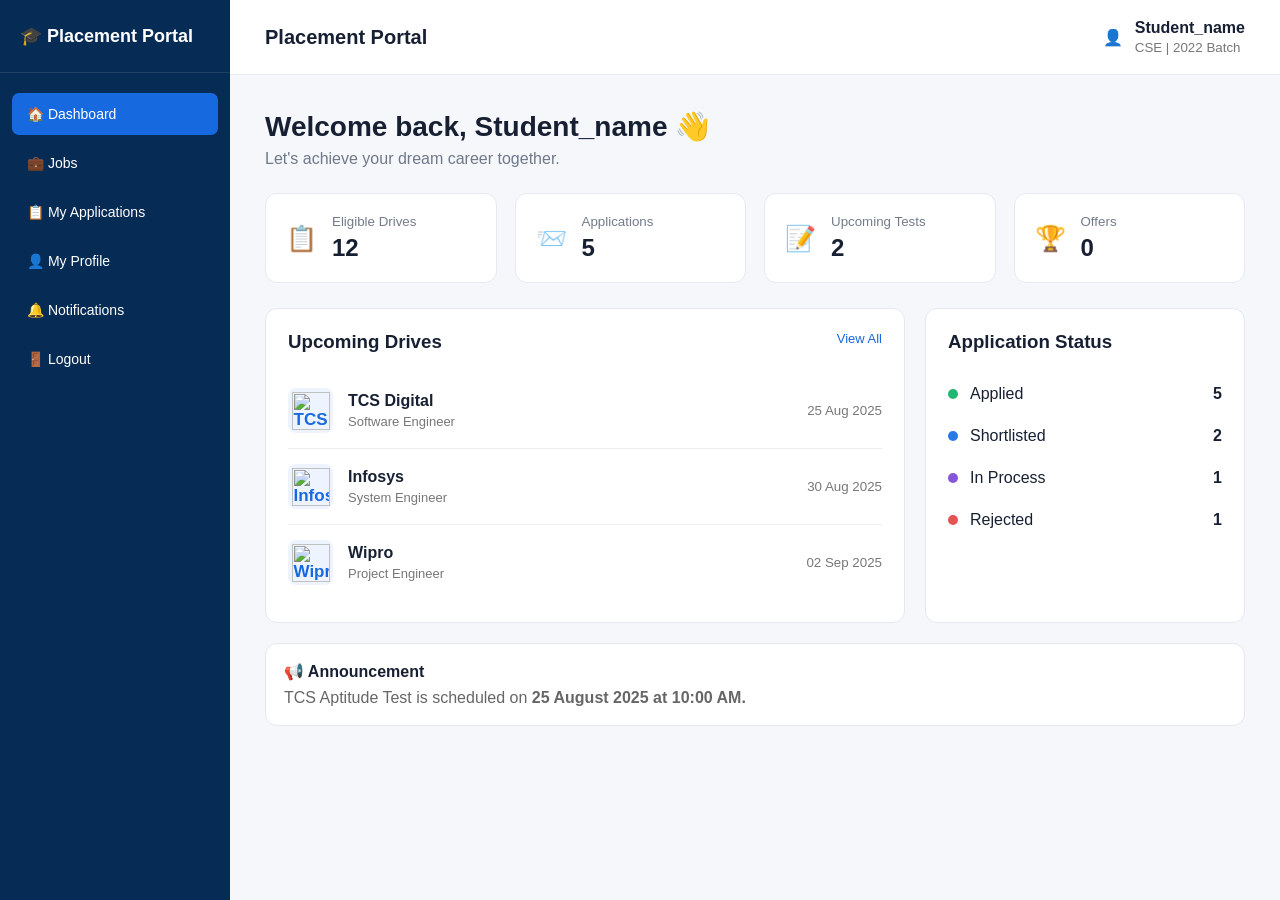
==== index.html @ 614e02ac "Add files via upload" ====
<html>
<head>
    <meta charset="UTF-8">
    <meta name="viewport" content="width=device-width, initial-scale=1.0">
    <title>Placement Portal - Dashboard</title>
    <link rel="stylesheet" href="style.css">
</head>
<body>
<div class="app">
    <!-- Sidebar -->
    <aside class="sidebar">
        <div class="logo">
            🎓 Placement Portal
        </div>
        <nav>
            <a href="index.html" class="active">🏠 Dashboard</a>
            <a href="jobs.html">💼 Jobs</a>
            <a href="applications.html">📋 My Applications</a>
            <a href="profile.html">👤 My Profile</a>
            <a href="#">🔔 Notifications</a>
            <a href="#">🚪 Logout</a>
        </nav>
    </aside>
    <!-- Main Content -->
    <main class="main">
        <!-- Header -->
        <header class="topbar">
            <div>
                <h2>Placement Portal</h2>
            </div>
            <div class="user">
                <span>👤</span>
                <div>
                    <strong>Student_name</strong>
                    <small>CSE | 2022 Batch</small>
                </div>
            </div>
        </header>
        <!-- Dashboard -->
        <section class="content">
            <div class="welcome">
                <h1>Welcome back, Student_name 👋</h1>
                <p>Let's achieve your dream career together.</p>
            </div>
            <!-- Statistics -->
            <div class="stats">
                <div class="stat-card">
                    <span>📋</span>
                    <div>
                        <small>Eligible Drives</small>
                        <h2>12</h2>
                    </div>
                </div>
                <div class="stat-card">
                    <span>📨</span>
                    <div>
                        <small>Applications</small>
                        <h2>5</h2>
                    </div>
                </div>
                <div class="stat-card">
                    <span>📝</span>
                    <div>
                        <small>Upcoming Tests</small>
                        <h2>2</h2>
                    </div>
                </div>
                <div class="stat-card">
                    <span>🏆</span>
                    <div>
                        <small>Offers</small>
                        <h2>0</h2>
                    </div>
                </div>
            </div>
            <!-- Two column section -->
            <div class="dashboard-grid">
                <!-- Upcoming Drives -->
                <div class="card">
                    <div class="card-header">
                        <h3>Upcoming Drives</h3>
                        <a href="jobs.html">View All</a>
                    </div>
                    <div class="drive">
                        <div class="company-logo"><img src="logo/tcs" alt="TCS"></div>
                        <div>
                            <strong>TCS Digital</strong>
                            <p>Software Engineer</p>
                        </div>
                        <small>25 Aug 2025</small>
                    </div>
                    <div class="drive">
                        <div class="company-logo"><img src="logo/infosys" alt="Infosys"></div>
                        <div>
                            <strong>Infosys</strong>
                            <p>System Engineer</p>
                        </div>
                        <small>30 Aug 2025</small>
                    </div>
                    <div class="drive">
                        <div class="company-logo"><img src="logo/wipro" alt="Wipro"></div>
                        <div>
                            <strong>Wipro</strong>
                            <p>Project Engineer</p>
                        </div>
                        <small>02 Sep 2025</small>
                    </div>
                </div>
                <!-- Application Status -->
                <div class="card">
                    <div class="card-header">
                        <h3>Application Status</h3>
                    </div>
                    <div class="status-item">
                        <span class="dot green"></span>
                        <span>Applied</span>
                        <strong>5</strong>
                    </div>
                    <div class="status-item">
                        <span class="dot blue"></span>
                        <span>Shortlisted</span>
                        <strong>2</strong>
                    </div>
                    <div class="status-item">
                        <span class="dot purple"></span>
                        <span>In Process</span>
                        <strong>1</strong>
                    </div>
                    <div class="status-item">
                        <span class="dot red"></span>
                        <span>Rejected</span>
                        <strong>1</strong>
                    </div>
                </div>
            </div>
            <!-- Announcement -->
            <div class="announcement">
                <strong>📢 Announcement</strong>
                <p>
                    TCS Aptitude Test is scheduled on
                    <b>25 August 2025 at 10:00 AM.</b>
                </p>
            </div>
        </section>
    </main>
</div>
<script src="js/script.js"></script>
</body>
</html>
---- style.css ----
* {
    margin: 0;
    padding: 0;
    box-sizing: border-box;
}
body {
    font-family: Arial, sans-serif;
    background: #f5f7fb;
    color: #172033;
}
/* ========================
   LAYOUT
========================= */
.app {
    display: flex;
    min-height: 100vh;
}
/* ========================
   SIDEBAR
========================= */
.sidebar {
    width: 230px;
    background: #062b55;
    color: white;
    position: fixed;
    height: 100vh;
    left: 0;
    top: 0;
}
.company-logo {
    padding: 20px;
    display: flex;
    align-items: center;
    gap: 10px;
    font-size: 17px;
    font-weight: bold;
}
.company-logo img {
    width: 38px;
    height: 38px;
    object-fit: contain;
}
.logo {
    padding: 25px 20px;
    font-size: 18px;
    font-weight: bold;
    border-bottom: 1px solid rgba(255,255,255,0.1);
}
.sidebar nav {
    padding: 20px 12px;
}
.sidebar nav a {
    display: block;
    color: white;
    text-decoration: none;
    padding: 13px 15px;
    margin-bottom: 7px;
    border-radius: 7px;
    font-size: 14px;
}
.sidebar nav a:hover,
.sidebar nav a.active {
    background: #1769e0;
}
/* =========================
   MAIN
========================= */
.main {
    margin-left: 230px;
    width: calc(100% - 230px);
}
/* =========================
   TOP BAR
========================= */
.topbar {
    height: 75px;
    background: white;
    border-bottom: 1px solid #e6e9ef;
    display: flex;
    align-items: center;
    justify-content: space-between;
    padding: 0 35px;
}
.topbar h2 {
    font-size: 20px;
}
.user {
    display: flex;
    align-items: center;
    gap: 12px;
}
.user small {
    display: block;
    color: #777;
    margin-top: 3px;
}
/* =========================
   CONTENT
========================= */
.content {
    padding: 35px;
}
.welcome {
    margin-bottom: 25px;
}
.welcome h1 {
    font-size: 28px;
    margin-bottom: 7px;
}
.welcome p,
.content > p {
    color: #707889;
}
/* ========================
   STAT CARDS
========================= */
.stats {
    display: grid;
    grid-template-columns: repeat(4, 1fr);
    gap: 18px;
    margin-bottom: 25px;
}
.stat-card {
    background: white;
    border: 1px solid #e6e9ef;
    border-radius: 12px;
    padding: 20px;
    display: flex;
    align-items: center;
    gap: 15px;
}
.stat-card > span {
    font-size: 25px;
}
.stat-card small {
    color: #737b8c;
}
.stat-card h2 {
    margin-top: 5px;
}
/* =========================
   CARDS
========================= */
.card {
    background: white;
    border: 1px solid #e5e8ef;
    border-radius: 12px;
    padding: 22px;
}
.card-header {
    display: flex;
    justify-content: space-between;
    margin-bottom: 20px;
}
.card-header a {
    color: #1769e0;
    text-decoration: none;
    font-size: 13px;
}
/* =========================
   DASHBOARD GRID
========================= */
.dashboard-grid {
    display: grid;
    grid-template-columns: 2fr 1fr;
    gap: 20px;
}
/* =========================
   DRIVES
========================= */
.drive {
    display: flex;
    align-items: center;
    gap: 15px;
    padding: 15px 0;
    border-bottom: 1px solid #eee;
}
.drive:last-child {
    border-bottom: none;
}
.company-logo {
    width: 45px;
    height: 45px;
    display: flex;
    align-items: center;
    justify-content: center;
    background: #eef4ff;
    border-radius: 8px;
    font-weight: bold;
    color: #1769e0;
}
.drive div:nth-child(2) {
    flex: 1;
}
.drive p {
    color: #777;
    font-size: 13px;
    margin-top: 4px;
}
.drive small {
    color: #777;
}
/* =========================
   STATUS
========================= */
.status-item {
    display: flex;
    align-items: center;
    gap: 12px;
    padding: 12px 0;
}
.status-item span:nth-child(2) {
    flex: 1;
}
.dot {
    width: 10px;
    height: 10px;
    border-radius: 50%;
}
.green {
    background: #22b573;
}
.blue {
    background: #2878e8;
}
.purple {
    background: #8655d9;
}
.red {
    background: #e55353;
}
/* =========================
   ANNOUNCEMENT
========================= */
.announcement {
    margin-top: 20px;
    background: white;
    border: 1px solid #e5e8ef;
    padding: 18px;
    border-radius: 12px;
}
.announcement p {
    margin-top: 8px;
    color: #666;
}
/* =========================
   SEARCH
========================= */
.search-box {
    display: flex;
    gap: 10px;
    margin: 25px 0;
}
.search-box input {
    flex: 1;
    padding: 13px 15px;
    border: 1px solid #dce1ea;
    border-radius: 8px;
    outline: none;
}
.search-box button,
.primary-btn {
    background: #1769e0;
    color: white;
    border: none;
    padding: 12px 20px;
    border-radius: 7px;
    cursor: pointer;
}
/* =========================
   JOB CARD
========================= */
.job-card {
    background: white;
    border: 1px solid #e3e7ee;
    border-radius: 12px;
    padding: 20px;
    margin-bottom: 15px;

    display: flex;
    align-items: center;
    gap: 20px;
}
.job-logo {
    width: 55px;
    height: 55px;
    display: flex;
    align-items: center;
    justify-content: center;
    background: #f0f5ff;
    color: #1769e0;
    border-radius: 10px;
    font-weight: bold;
}
.job-info {
    flex: 1;
}
.job-info h3 {
    margin-bottom: 5px;
}
.job-info p {
    color: #777;
    margin: 8px 0;
}
.job-action {
    text-align: right;
}
.job-action small {
    display: block;
    color: #777;
    margin: 8px 0;
}
.job-action button {
    background: #1769e0;
    color: white;
    border: none;
    padding: 9px 15px;
    border-radius: 6px;
}
.eligible {
    background: #dcf7e8;
    color: #17834c;
    padding: 5px 10px;
    border-radius: 20px;
    font-size: 12px;
}
/* =========================
   TABLE
========================= */
.table-card {
   background: white;
    margin-top: 25px;
    border-radius: 12px;
    border: 1px solid #e3e7ee;
    overflow: hidden;
}
table {
    width: 100%;
    border-collapse: collapse;
}
th,
td {
    padding: 18px;
    text-align: left;
    border-bottom: 1px solid #eee;
}
th {
    background: #f8f9fc;
    color: #667085;
    font-size: 13px;
}
td {
    font-size: 14px;
}
/* =========================
   BADGES
========================= */
.badge {
    padding: 6px 10px;
    border-radius: 15px;
    font-size: 12px;
}
.badge.blue {
    background: #e8f1ff;
    color: #1769e0;
}
.badge.green {
    background: #dcf7e8;
    color: #17834c;
}
.badge.purple {
    background: #eee6ff;
    color: #7444bd;
}
.badge.red {
    background: #ffe6e6;
    color: #d13e3e;
}
/* =========================
   PROFILE
========================= */
.profile-grid {
    display: grid;
    grid-template-columns: 1fr 1fr;
    gap: 20px;
    margin-top: 25px;
}
.profile-row {
    display: flex;
    justify-content: space-between;
    padding: 14px 0;
    border-bottom: 1px solid #eee;
}
.profile-row span {
    color: #777;
}
.profile-row strong {
    text-align: right;
}
.primary-btn {
    width: 100%;
    margin-top: 20px;
}
.secondary-btn {
    width: 100%;
    padding: 11px;
    border: 1px solid #1769e0;
    background: white;
    color: #1769e0;
    border-radius: 7px;
}
.resume {
    padding: 15px;
    background: #f5f7fb;
    border-radius: 7px;
    margin: 15px 0;
}
.skills {
    display: flex;
    flex-wrap: wrap;
    gap: 8px;
    margin-top: 15px;
}
.skills span {
    background: #eef4ff;
    color: #1769e0;
    padding: 7px 12px;
    border-radius: 15px;
    font-size: 13px;
}
/* =========================
   RESPONSIVE
========================= */
@media (max-width: 900px) {
    .sidebar {
        width: 190px;
    }
    .main {
        margin-left: 190px;
        width: calc(100% - 190px);
    }
    .stats {
        grid-template-columns: repeat(2, 1fr);
    }
    .dashboard-grid,
    .profile-grid {
        grid-template-columns: 1fr;
    }
}
@media (max-width: 600px) {
    .sidebar {
        display: none;
    }
    .main {
        margin-left: 0;
        width: 100%;
    }
    .content {
        padding: 20px;
    }
    .stats {
        grid-template-columns: 1fr;
    }
    .job-card {
        flex-direction: column;
        align-items: flex-start;
    }
    .job-action {
        text-align: left;
    }
    table {
        min-width: 700px;
    }
    .table-card {
        overflow-x: auto;
    }
}
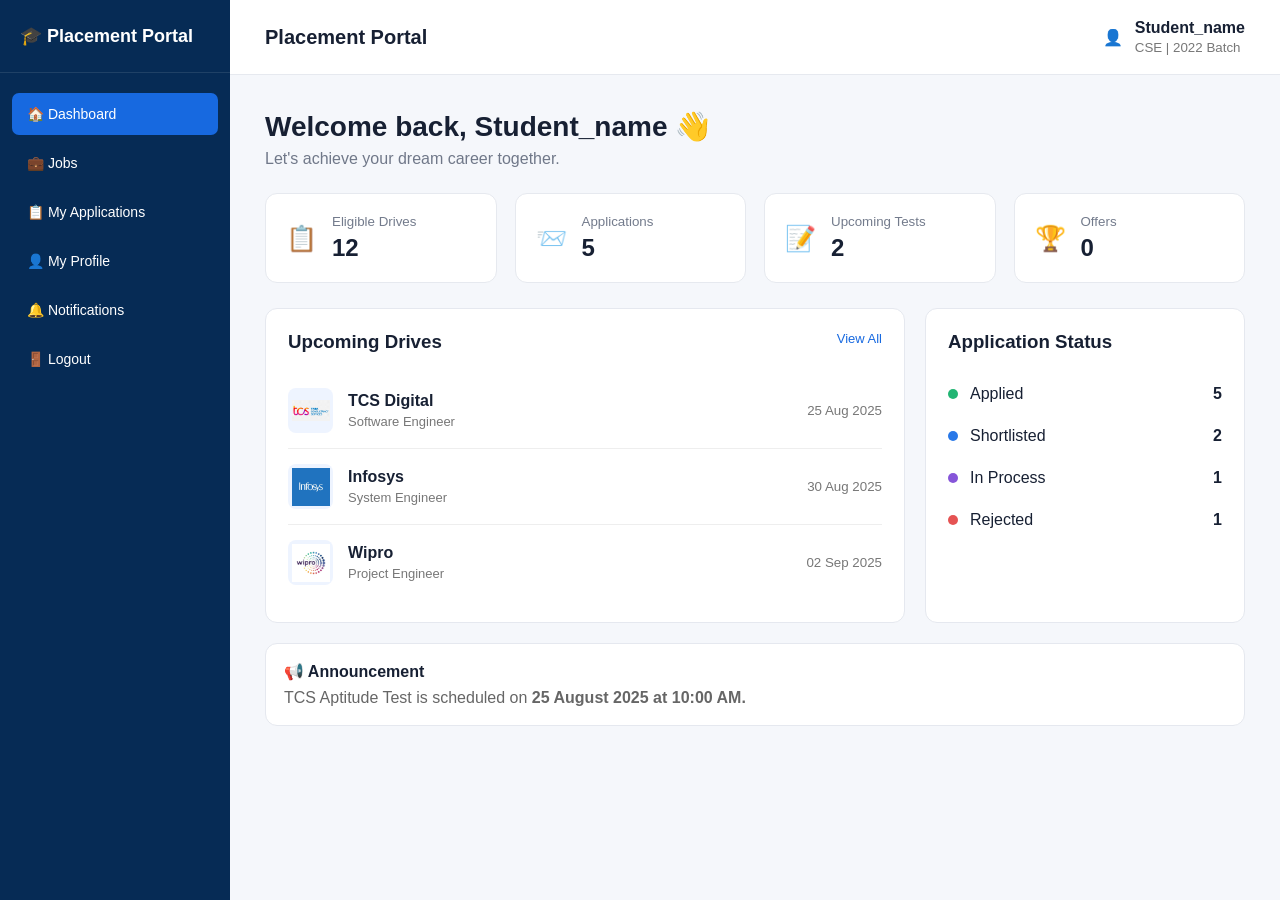
==== commit c71afc75: "Fix HTML encoding issues in index.html" ====
--- a/index.html
+++ b/index.html
@@ -82,7 +82,7 @@
                         <a href="jobs.html">View All</a>
                     </div>
                     <div class="drive">
-                        <div class="company-logo"><img src="logo/tcs" alt="TCS"></div>
+                        <div class="company-logo"><img src="tcs" alt="TCS"></div>
                         <div>
                             <strong>TCS Digital</strong>
                             <p>Software Engineer</p>
@@ -90,7 +90,7 @@
                         <small>25 Aug 2025</small>
                     </div>
                     <div class="drive">
-                        <div class="company-logo"><img src="logo/infosys" alt="Infosys"></div>
+                        <div class="company-logo"><img src="infosys" alt="Infosys"></div>
                         <div>
                             <strong>Infosys</strong>
                             <p>System Engineer</p>
@@ -98,7 +98,7 @@
                         <small>30 Aug 2025</small>
                     </div>
                     <div class="drive">
-                        <div class="company-logo"><img src="logo/wipro" alt="Wipro"></div>
+                        <div class="company-logo"><img src="wipro" alt="Wipro"></div>
                         <div>
                             <strong>Wipro</strong>
                             <p>Project Engineer</p>
@@ -146,4 +146,4 @@
 </div>
 <script src="js/script.js"></script>
 </body>
-</html>+</html>
